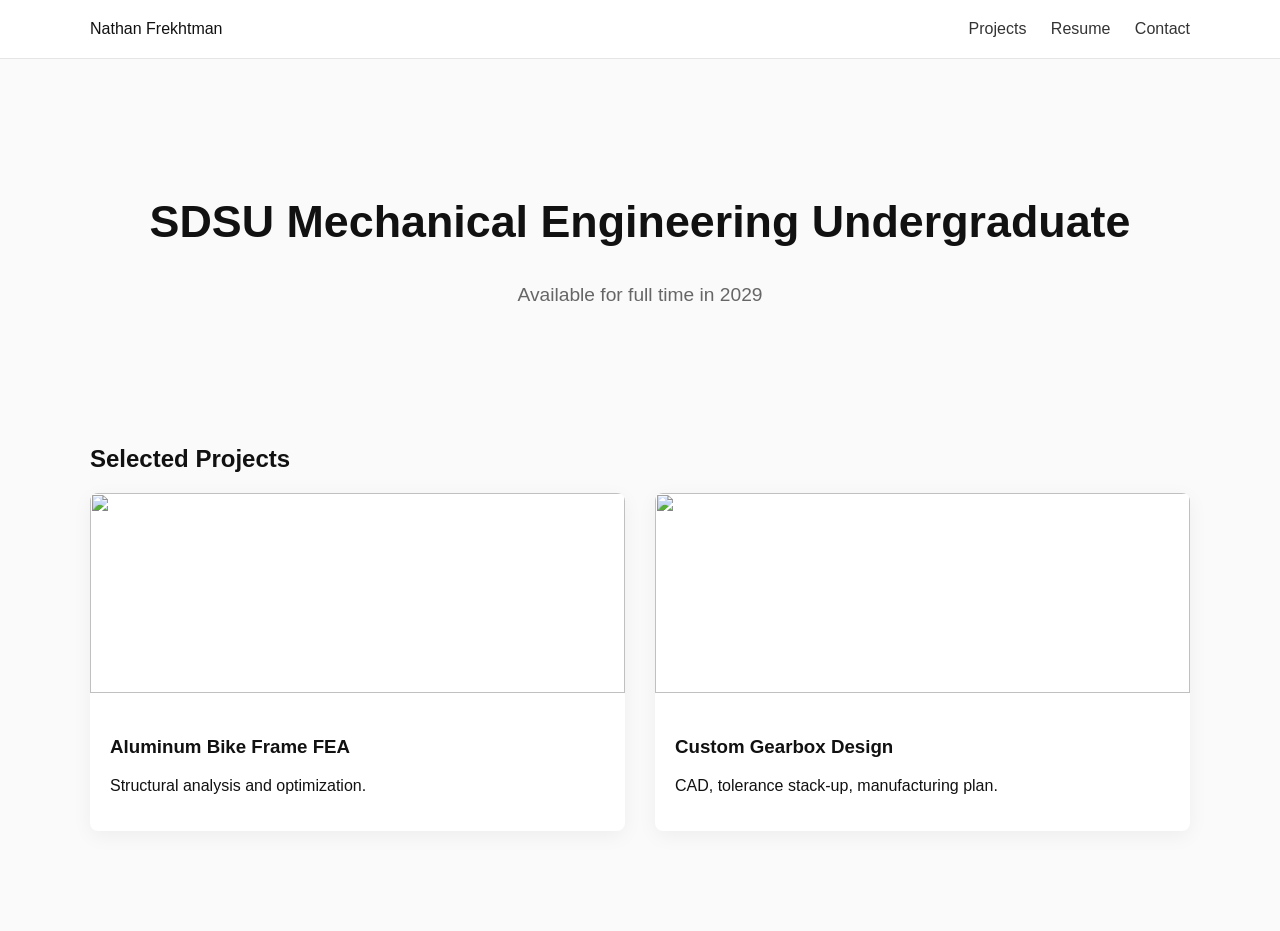
==== index.html @ 904c7c8a "test" ====
<!DOCTYPE html>
<html>
<head>
    <title>Nathan Frekhtman | Mechanical Engineering</title>
    <meta charset="UTF-8">
    <link rel="stylesheet" href="style.css">
</head>
<body>

    <nav class="nav">
        <div class="nav-content">
            <div class="logo">Nathan Frekhtman</div>
            <div class="links">
                <a href="#projects">Projects</a>
                <a href="assets/resume.pdf">Resume</a>
                <a href="mailto:nfrekht@gmail.com">Contact</a>
            </div>
        </div>
    </nav>

    <section class="hero">
        <h1>SDSU Mechanical Engineering Undergraduate</h1>
        <p>Available for full time in 2029</p>
    </section>

    <section id="projects" class="projects">
        <h2>Selected Projects</h2>

        <div class="project-grid">
            <a href="projects/project1.html" class="card">
                <img src="assets/images/project1.jpg">
                <div class="card-content">
                    <h3>Aluminum Bike Frame FEA</h3>
                    <p>Structural analysis and optimization.</p>
                </div>
            </a>

            <a href="projects/project2.html" class="card">
                <img src="assets/images/project2.jpg">
                <div class="card-content">
                    <h3>Custom Gearbox Design</h3>
                    <p>CAD, tolerance stack-up, manufacturing plan.</p>
                </div>
            </a>
        </div>
    </section>

</body>
</html>
---- style.css ----
body {
    margin: 0;
    font-family: -apple-system, BlinkMacSystemFont, "Segoe UI", sans-serif;
    color: #111;
    background-color: #fafafa;
}

/* Navigation */
.nav {
    padding: 20px 40px;
    border-bottom: 1px solid #e5e5e5;
    background: white;
}

.nav-content {
    max-width: 1100px;
    margin: auto;
    display: flex;
    justify-content: space-between;
    align-items: center;
}

.links a {
    margin-left: 20px;
    text-decoration: none;
    color: #333;
}

.links a:hover {
    color: #000;
}

/* Hero */
.hero {
    text-align: center;
    padding: 100px 20px 60px;
}

.hero h1 {
    font-size: 2.8rem;
    font-weight: 600;
}

.hero p {
    font-size: 1.2rem;
    color: #666;
}

/* Projects */
.projects {
    max-width: 1100px;
    margin: auto;
    padding: 40px 20px 100px;
}

.project-grid {
    display: grid;
    grid-template-columns: repeat(auto-fit, minmax(280px, 1fr));
    gap: 30px;
}

.card {
    background: white;
    text-decoration: none;
    color: inherit;
    border-radius: 8px;
    overflow: hidden;
    box-shadow: 0 5px 20px rgba(0,0,0,0.05);
    transition: transform 0.2s ease;
}

.card:hover {
    transform: translateY(-5px);
}

.card img {
    width: 100%;
    height: 200px;
    object-fit: cover;
}

.card-content {
    padding: 20px;
}
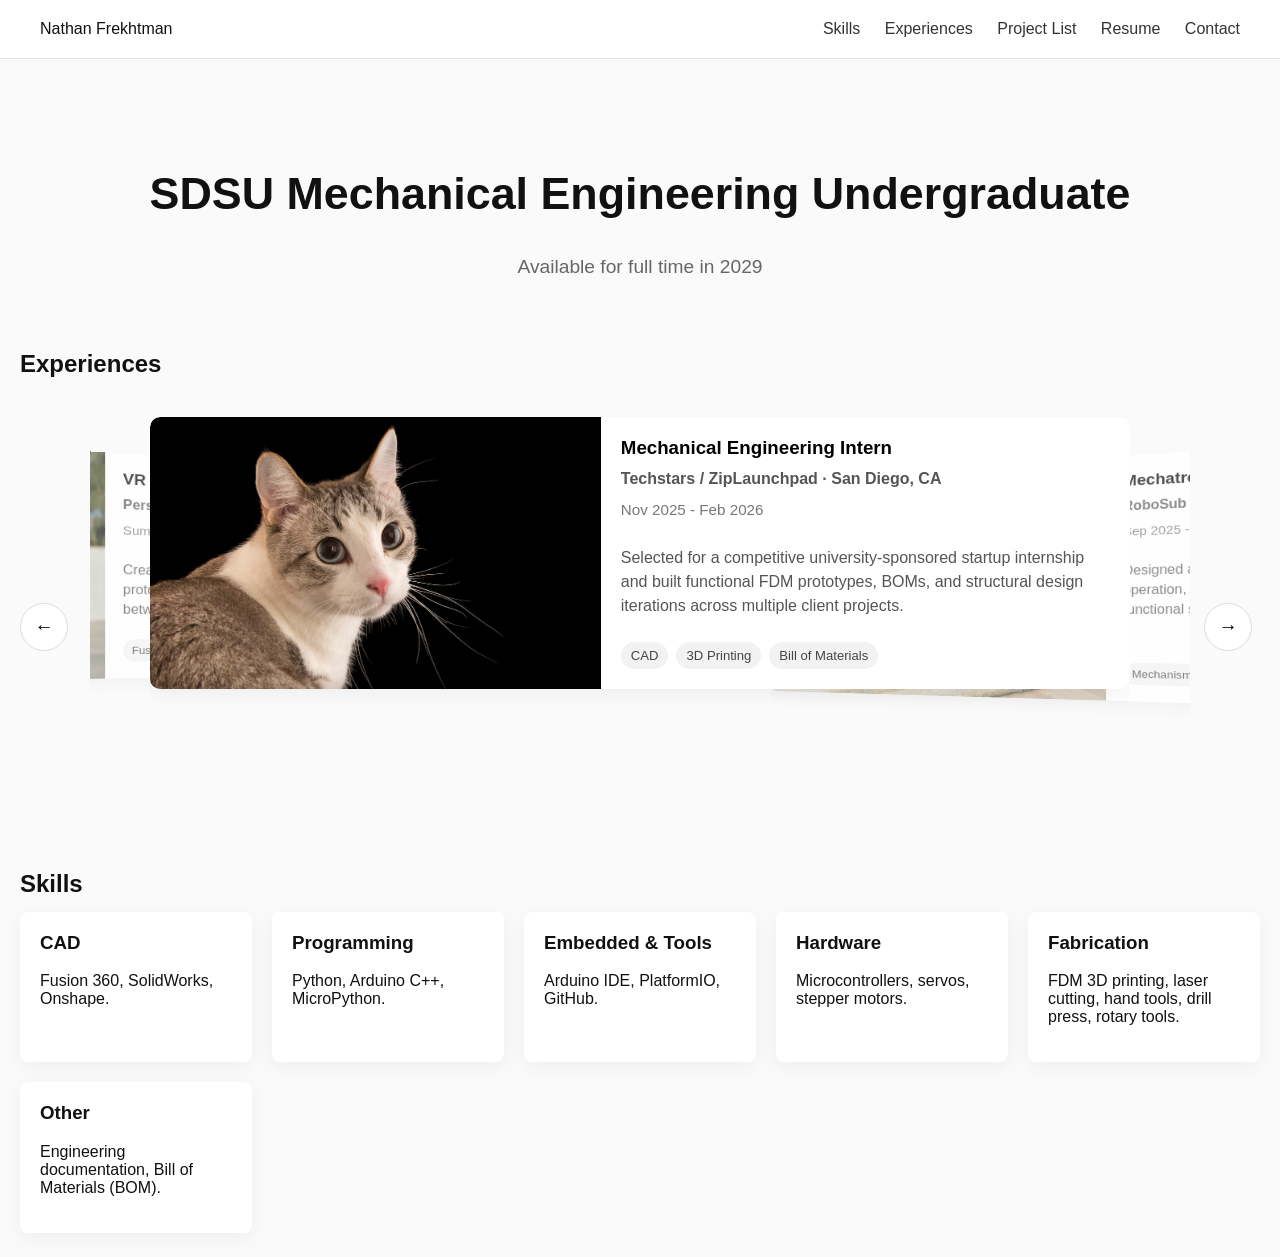
==== commit de56ef61: "test2" ====
--- a/index.html
+++ b/index.html
@@ -11,7 +11,9 @@
         <div class="nav-content">
             <div class="logo">Nathan Frekhtman</div>
             <div class="links">
-                <a href="#projects">Projects</a>
+                <a href="#skills">Skills</a>
+                <a href="#experiences">Experiences</a>
+                <a href="projects/all-projects.html">Project List</a>
                 <a href="assets/resume.pdf">Resume</a>
                 <a href="mailto:nfrekht@gmail.com">Contact</a>
             </div>
@@ -23,27 +25,105 @@
         <p>Available for full time in 2029</p>
     </section>
 
-    <section id="projects" class="projects">
-        <h2>Selected Projects</h2>
-
-        <div class="project-grid">
-            <a href="projects/project1.html" class="card">
-                <img src="assets/images/project1.jpg">
-                <div class="card-content">
-                    <h3>Aluminum Bike Frame FEA</h3>
-                    <p>Structural analysis and optimization.</p>
-                </div>
-            </a>
-
-            <a href="projects/project2.html" class="card">
-                <img src="assets/images/project2.jpg">
-                <div class="card-content">
-                    <h3>Custom Gearbox Design</h3>
-                    <p>CAD, tolerance stack-up, manufacturing plan.</p>
-                </div>
-            </a>
+    <section id="experiences" class="experiences">
+        <h2>Experiences</h2>
+        <div class="carousel">
+            <button id="prev-experience" class="carousel-btn" aria-label="Previous experience">←</button>
+            <div class="carousel-track">
+                <iframe class="experience-frame active" src="carosel/experience1.html" title="Experience 1"></iframe>
+                <iframe class="experience-frame" src="carosel/experience2.html" title="Experience 2"></iframe>
+                <iframe class="experience-frame" src="carosel/experience3.html" title="Experience 3"></iframe>
+            </div>
+            <button id="next-experience" class="carousel-btn" aria-label="Next experience">→</button>
         </div>
     </section>
 
+    <section id="skills" class="skills">
+        <h2>Skills</h2>
+        <div class="skills-grid">
+            <div class="skill-card">
+                <h3>CAD</h3>
+                <p>Fusion 360, SolidWorks, Onshape.</p>
+            </div>
+            <div class="skill-card">
+                <h3>Programming</h3>
+                <p>Python, Arduino C++, MicroPython.</p>
+            </div>
+            <div class="skill-card">
+                <h3>Embedded & Tools</h3>
+                <p>Arduino IDE, PlatformIO, GitHub.</p>
+            </div>
+            <div class="skill-card">
+                <h3>Hardware</h3>
+                <p>Microcontrollers, servos, stepper motors.</p>
+            </div>
+            <div class="skill-card">
+                <h3>Fabrication</h3>
+                <p>FDM 3D printing, laser cutting, hand tools, drill press, rotary tools.</p>
+            </div>
+            <div class="skill-card">
+                <h3>Other</h3>
+                <p>Engineering documentation, Bill of Materials (BOM).</p>
+            </div>
+        </div>
+    </section>
+
+    <script>
+        const frames = document.querySelectorAll('.experience-frame');
+        const prevButton = document.getElementById('prev-experience');
+        const nextButton = document.getElementById('next-experience');
+        const carouselTrack = document.querySelector('.carousel-track');
+        let currentIndex = 0;
+        let autoRotateTimer;
+
+        function showExperience(index) {
+            const total = frames.length;
+            const leftIndex = (index - 1 + total) % total;
+            const rightIndex = (index + 1) % total;
+
+            frames.forEach((frame, frameIndex) => {
+                frame.classList.remove('left', 'center', 'right', 'hidden');
+
+                if (frameIndex === index) {
+                    frame.classList.add('center');
+                } else if (frameIndex === leftIndex) {
+                    frame.classList.add('left');
+                } else if (frameIndex === rightIndex) {
+                    frame.classList.add('right');
+                } else {
+                    frame.classList.add('hidden');
+                }
+            });
+        }
+
+        function goToPrevious() {
+            currentIndex = (currentIndex - 1 + frames.length) % frames.length;
+            showExperience(currentIndex);
+        }
+
+        function goToNext() {
+            currentIndex = (currentIndex + 1) % frames.length;
+            showExperience(currentIndex);
+        }
+
+        function startAutoRotate() {
+            stopAutoRotate();
+            autoRotateTimer = setInterval(goToNext, 4500);
+        }
+
+        function stopAutoRotate() {
+            clearInterval(autoRotateTimer);
+        }
+
+        prevButton.addEventListener('click', goToPrevious);
+        nextButton.addEventListener('click', goToNext);
+
+        carouselTrack.addEventListener('mouseenter', stopAutoRotate);
+        carouselTrack.addEventListener('mouseleave', startAutoRotate);
+
+        showExperience(currentIndex);
+        startAutoRotate();
+    </script>
+
 </body>
 </html>
--- a/style.css
+++ b/style.css
@@ -13,7 +13,7 @@
 }
 
 .nav-content {
-    max-width: 1100px;
+    max-width: 1280px;
     margin: auto;
     display: flex;
     justify-content: space-between;
@@ -33,7 +33,7 @@
 /* Hero */
 .hero {
     text-align: center;
-    padding: 100px 20px 60px;
+    padding: 72px 20px 28px;
 }
 
 .hero h1 {
@@ -46,39 +46,128 @@
     color: #666;
 }
 
-/* Projects */
+.skills,
+.experiences,
 .projects {
-    max-width: 1100px;
+    max-width: 1280px;
     margin: auto;
-    padding: 40px 20px 100px;
+    padding: 24px 20px;
 }
 
-.project-grid {
-    display: grid;
-    grid-template-columns: repeat(auto-fit, minmax(280px, 1fr));
-    gap: 30px;
+.experiences {
+    padding-bottom: 4px;
 }
 
-.card {
-    background: white;
-    text-decoration: none;
-    color: inherit;
-    border-radius: 8px;
-    overflow: hidden;
-    box-shadow: 0 5px 20px rgba(0,0,0,0.05);
-    transition: transform 0.2s ease;
+.skills {
+    padding-top: 4px;
 }
 
-.card:hover {
-    transform: translateY(-5px);
+.projects {
+    padding-bottom: 100px;
 }
 
-.card img {
-    width: 100%;
-    height: 200px;
-    object-fit: cover;
+.skills-grid {
+    display: grid;
+    grid-template-columns: repeat(auto-fit, minmax(220px, 1fr));
+    gap: 20px;
 }
 
-.card-content {
+.skill-card {
+    background: white;
+    border-radius: 8px;
     padding: 20px;
+    box-shadow: 0 5px 20px rgba(0,0,0,0.05);
+}
+
+.skill-card h3 {
+    margin-top: 0;
+}
+
+.carousel {
+    display: grid;
+    grid-template-columns: 56px 1fr 56px;
+    align-items: center;
+    gap: 14px;
+}
+
+.carousel-track {
+    position: relative;
+    height: min(470px, 46vw);
+    min-height: 330px;
+    perspective: 1200px;
+    overflow: hidden;
+}
+
+.experience-frame {
+    position: absolute;
+    top: 50%;
+    left: 50%;
+    width: min(980px, 86vw);
+    aspect-ratio: 21 / 9;
+    transform: translate(-50%, -50%);
+    border: none;
+    border-radius: 10px;
+    background: transparent;
+    opacity: 0;
+    pointer-events: none;
+    transition: transform 900ms ease, opacity 900ms ease;
+}
+
+.experience-frame.center {
+    transform: translate(-50%, -50%) rotateY(0deg) scale(1);
+    opacity: 1;
+    z-index: 3;
+    pointer-events: auto;
+}
+
+.experience-frame.left {
+    transform: translate(calc(-50% - min(500px, 46vw)), -50%) rotateY(30deg) scale(0.82);
+    opacity: 0.68;
+    z-index: 2;
+}
+
+.experience-frame.right {
+    transform: translate(calc(-50% + min(500px, 46vw)), -50%) rotateY(-30deg) scale(0.82);
+    opacity: 0.68;
+    z-index: 2;
+}
+
+.experience-frame.hidden {
+    transform: translate(-50%, -50%) scale(0.75);
+    opacity: 0;
+    z-index: 1;
+}
+
+.carousel-btn {
+    height: 48px;
+    width: 48px;
+    border: 1px solid #ddd;
+    border-radius: 999px;
+    background: white;
+    cursor: pointer;
+    font-size: 1.2rem;
+}
+
+.experiences h2,
+.skills h2 {
+    margin: 0 0 14px;
+}
+
+@media (max-width: 800px) {
+    .carousel-track {
+        height: min(340px, 78vw);
+        min-height: 260px;
+    }
+
+    .experience-frame {
+        width: min(620px, 94vw);
+    }
+
+    .experience-frame.left {
+        transform: translate(calc(-50% - min(250px, 32vw)), -50%) rotateY(24deg) scale(0.8);
+    }
+
+    .experience-frame.right {
+        transform: translate(calc(-50% + min(250px, 32vw)), -50%) rotateY(-24deg) scale(0.8);
+    }
 }
